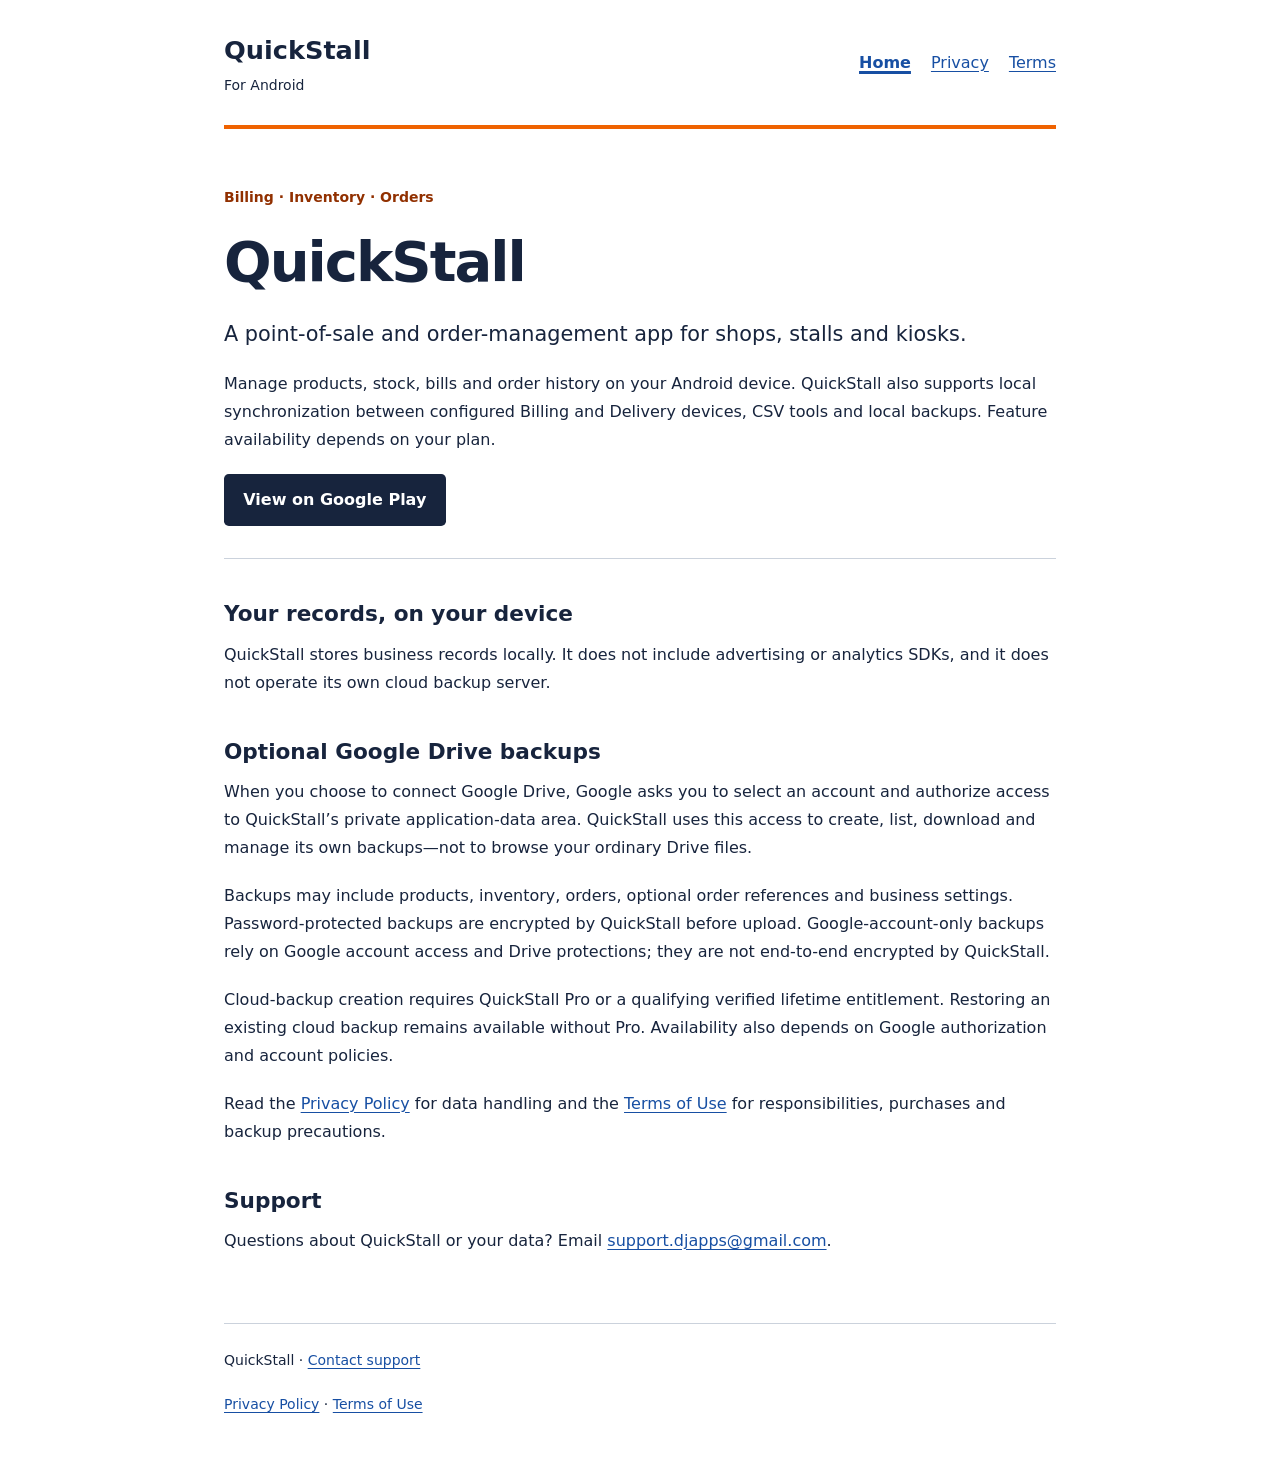
==== index.html @ 0e091082 "Publish QuickStall homepage and release-aligned legal pages" ====
<!doctype html>
<html lang="en">
<head>
<meta charset="utf-8">
<meta name="viewport" content="width=device-width, initial-scale=1">
<title>Home | QuickStall</title>
<meta name="description" content="QuickStall for Android: billing, inventory, orders and optional Google Drive backups.">
<link rel="stylesheet" href="styles.css">
</head>
<body>
<a class="skip" href="#main">Skip to content</a>
<header><a class="brand" href="index.html">QuickStall<span>For Android</span></a>
<nav aria-label="Main navigation"><a href="index.html" aria-current="page">Home</a><a href="privacy.html">Privacy</a><a href="terms.html">Terms</a></nav></header>
<main id="main"><section class="intro"><p class="eyebrow">Billing · Inventory · Orders</p><h1>QuickStall</h1><p class="lead">A point-of-sale and order-management app for shops, stalls and kiosks.</p><p>Manage products, stock, bills and order history on your Android device. QuickStall also supports local synchronization between configured Billing and Delivery devices, CSV tools and local backups. Feature availability depends on your plan.</p><a class="button" href="https://play.google.com/store/apps/details?id=com.denny.quickstall">View on Google Play</a></section>
<section><h2>Your records, on your device</h2><p>QuickStall stores business records locally. It does not include advertising or analytics SDKs, and it does not operate its own cloud backup server.</p></section>
<section><h2>Optional Google Drive backups</h2><p>When you choose to connect Google Drive, Google asks you to select an account and authorize access to QuickStall’s private application-data area. QuickStall uses this access to create, list, download and manage its own backups—not to browse your ordinary Drive files.</p><p>Backups may include products, inventory, orders, optional order references and business settings. Password-protected backups are encrypted by QuickStall before upload. Google-account-only backups rely on Google account access and Drive protections; they are not end-to-end encrypted by QuickStall.</p><p>Cloud-backup creation requires QuickStall Pro or a qualifying verified lifetime entitlement. Restoring an existing cloud backup remains available without Pro. Availability also depends on Google authorization and account policies.</p><p>Read the <a href="privacy.html">Privacy Policy</a> for data handling and the <a href="terms.html">Terms of Use</a> for responsibilities, purchases and backup precautions.</p></section>
<section><h2>Support</h2><p>Questions about QuickStall or your data? Email <a href="mailto:support.djapps@gmail.com">support.djapps@gmail.com</a>.</p></section></main>
<footer><p>QuickStall · <a href="mailto:support.djapps@gmail.com">Contact support</a></p><p><a href="privacy.html">Privacy Policy</a> · <a href="terms.html">Terms of Use</a></p></footer>
</body>
</html>
---- styles.css ----
*{box-sizing:border-box}html{color-scheme:light;scroll-behavior:smooth}body{margin:0;background:#fff;color:#17243d;font:1rem/1.75 system-ui,-apple-system,"Segoe UI",sans-serif}a{color:#174fa3;text-underline-offset:.2em;overflow-wrap:anywhere}a:hover{color:#913000}a:focus-visible{outline:3px solid #b23b00;outline-offset:5px}header,main,footer{width:min(100% - 2.5rem,52rem);margin-inline:auto}header{padding:1.75rem 0;display:flex;align-items:center;justify-content:space-between;gap:1.5rem;flex-wrap:wrap;border-bottom:4px solid #ef6200}.brand{font-size:1.6rem;font-weight:800;color:#17243d;text-decoration:none}.brand span{display:block;font-size:.875rem;font-weight:400}nav{display:flex;gap:1.25rem;flex-wrap:wrap}nav [aria-current=page]{font-weight:750;text-decoration-thickness:3px}main{padding:2.5rem 0 3rem}h1{font-size:clamp(2.25rem,7vw,3.5rem);line-height:1.15;letter-spacing:-.035em;margin:0 0 1.5rem}h2{font-size:1.35rem;line-height:1.35;margin:2.5rem 0 .75rem}p{margin:0 0 1.25rem;overflow-wrap:break-word}.intro{padding:1rem 0 2rem;border-bottom:1px solid #cbd2dc}.eyebrow{font-size:.875rem;font-weight:700;color:#913000}.lead{font-size:1.3rem;line-height:1.55}.button{display:inline-block;background:#17243d;color:#fff;padding:.75rem 1.2rem;border-radius:.3rem;text-decoration:none;font-weight:650}.button:hover{background:#2c4268;color:#fff}aside{border-top:1px solid #cbd2dc;margin-top:3rem}footer{border-top:1px solid #cbd2dc;padding:1.5rem 0;font-size:.875rem}.skip{position:absolute;left:1rem;top:-8rem;background:#fff;padding:.75rem}.skip:focus{top:1rem}@media(prefers-reduced-motion:reduce){html{scroll-behavior:auto}}
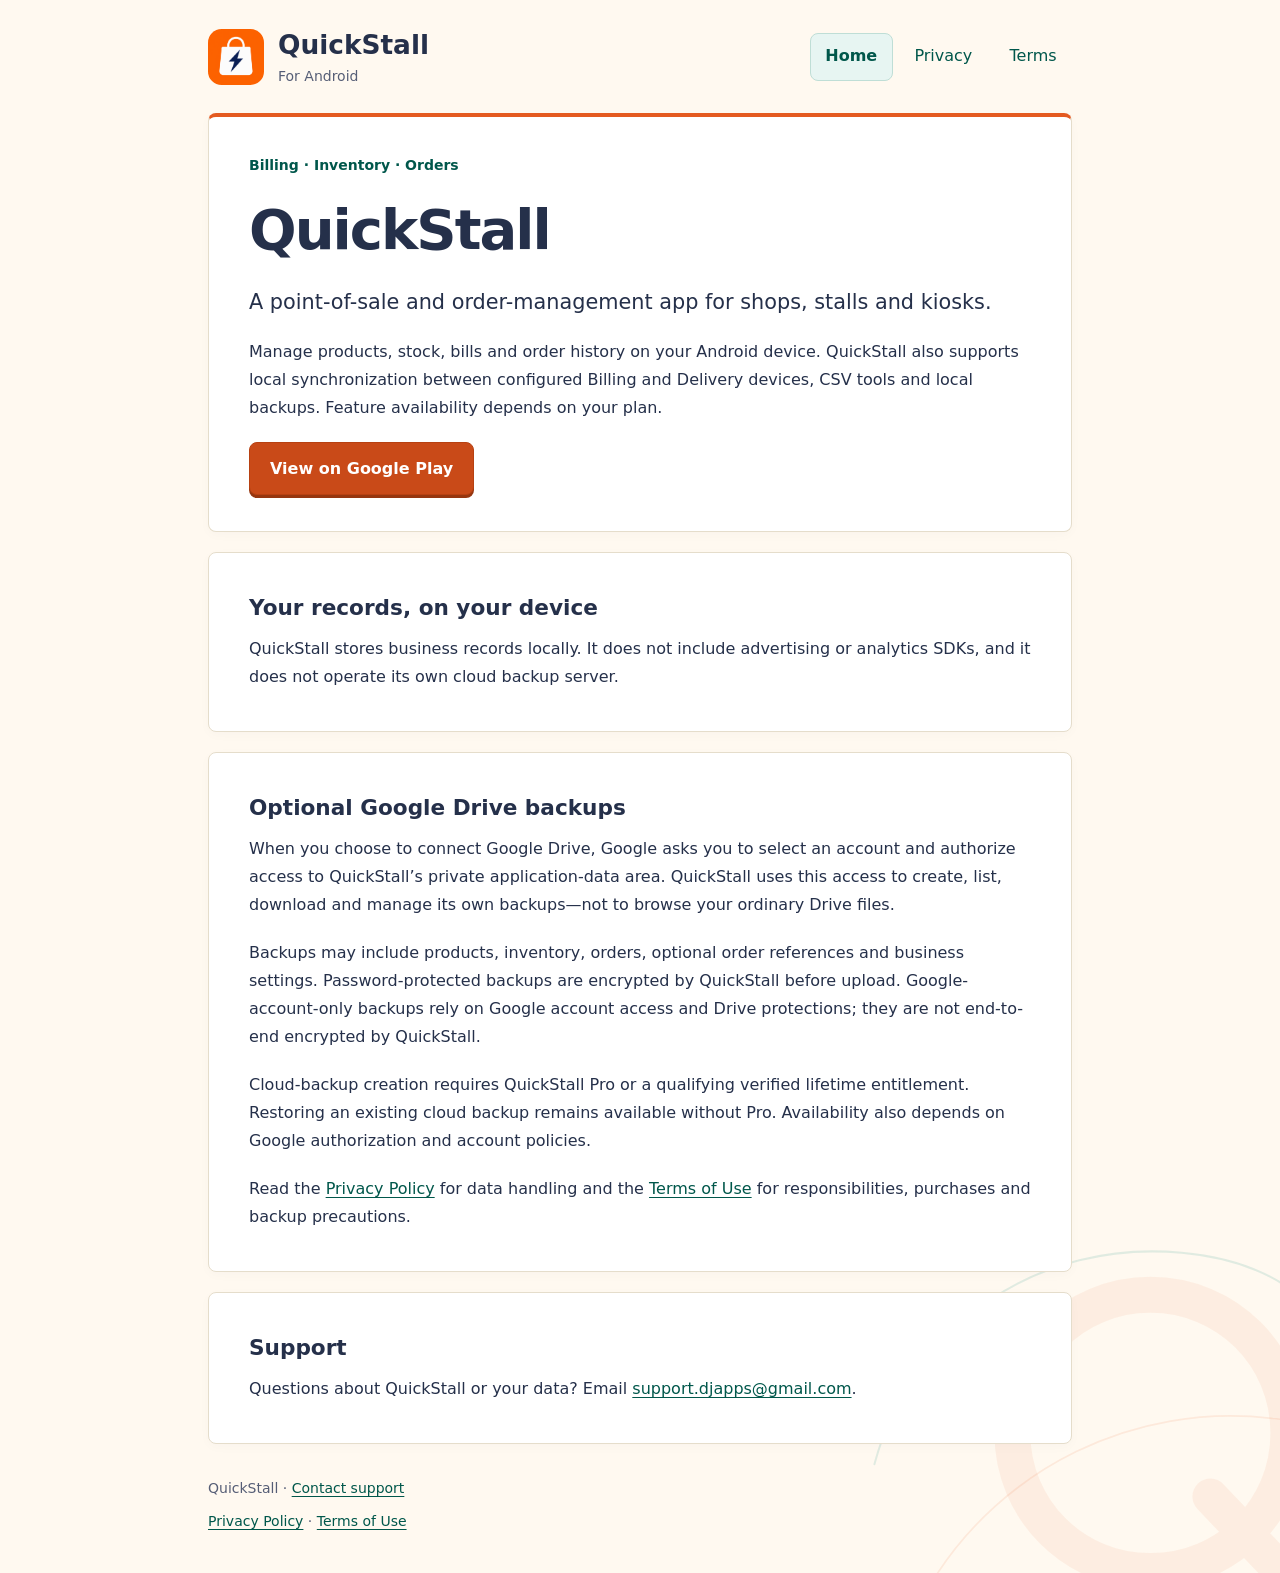
==== commit 36b3660e: "Add reference-based QuickStall website icon" ====
--- a/index.html
+++ b/index.html
@@ -6,10 +6,12 @@
 <title>Home | QuickStall</title>
 <meta name="description" content="QuickStall for Android: billing, inventory, orders and optional Google Drive backups.">
 <link rel="stylesheet" href="styles.css">
+<link rel="icon" type="image/png" href="quickstall-icon.png">
+<link rel="apple-touch-icon" href="quickstall-icon.png">
 </head>
 <body>
 <a class="skip" href="#main">Skip to content</a>
-<header><a class="brand" href="index.html">QuickStall<span>For Android</span></a>
+<header><a class="brand" href="index.html"><img class="brand-icon" src="quickstall-icon.png" alt="" width="56" height="56"><span class="brand-name">QuickStall<small>For Android</small></span></a>
 <nav aria-label="Main navigation"><a href="index.html" aria-current="page">Home</a><a href="privacy.html">Privacy</a><a href="terms.html">Terms</a></nav></header>
 <main id="main"><section class="intro"><p class="eyebrow">Billing · Inventory · Orders</p><h1>QuickStall</h1><p class="lead">A point-of-sale and order-management app for shops, stalls and kiosks.</p><p>Manage products, stock, bills and order history on your Android device. QuickStall also supports local synchronization between configured Billing and Delivery devices, CSV tools and local backups. Feature availability depends on your plan.</p><a class="button" href="https://play.google.com/store/apps/details?id=com.denny.quickstall">View on Google Play</a></section>
 <section><h2>Your records, on your device</h2><p>QuickStall stores business records locally. It does not include advertising or analytics SDKs, and it does not operate its own cloud backup server.</p></section>
--- a/styles.css
+++ b/styles.css
@@ -1 +1,51 @@
-*{box-sizing:border-box}html{color-scheme:light;scroll-behavior:smooth}body{margin:0;background:#fff;color:#17243d;font:1rem/1.75 system-ui,-apple-system,"Segoe UI",sans-serif}a{color:#174fa3;text-underline-offset:.2em;overflow-wrap:anywhere}a:hover{color:#913000}a:focus-visible{outline:3px solid #b23b00;outline-offset:5px}header,main,footer{width:min(100% - 2.5rem,52rem);margin-inline:auto}header{padding:1.75rem 0;display:flex;align-items:center;justify-content:space-between;gap:1.5rem;flex-wrap:wrap;border-bottom:4px solid #ef6200}.brand{font-size:1.6rem;font-weight:800;color:#17243d;text-decoration:none}.brand span{display:block;font-size:.875rem;font-weight:400}nav{display:flex;gap:1.25rem;flex-wrap:wrap}nav [aria-current=page]{font-weight:750;text-decoration-thickness:3px}main{padding:2.5rem 0 3rem}h1{font-size:clamp(2.25rem,7vw,3.5rem);line-height:1.15;letter-spacing:-.035em;margin:0 0 1.5rem}h2{font-size:1.35rem;line-height:1.35;margin:2.5rem 0 .75rem}p{margin:0 0 1.25rem;overflow-wrap:break-word}.intro{padding:1rem 0 2rem;border-bottom:1px solid #cbd2dc}.eyebrow{font-size:.875rem;font-weight:700;color:#913000}.lead{font-size:1.3rem;line-height:1.55}.button{display:inline-block;background:#17243d;color:#fff;padding:.75rem 1.2rem;border-radius:.3rem;text-decoration:none;font-weight:650}.button:hover{background:#2c4268;color:#fff}aside{border-top:1px solid #cbd2dc;margin-top:3rem}footer{border-top:1px solid #cbd2dc;padding:1.5rem 0;font-size:.875rem}.skip{position:absolute;left:1rem;top:-8rem;background:#fff;padding:.75rem}.skip:focus{top:1rem}@media(prefers-reduced-motion:reduce){html{scroll-behavior:auto}}
+:root {
+  color-scheme: light;
+  --background: #fff9f0;
+  --surface: #fff;
+  --surface-variant: #f7f3ea;
+  --ink: #25304a;
+  --muted: #565e76;
+  --outline: #e5ddcb;
+  --orange: #e45a20;
+  --orange-pressed: #c94a18;
+  --teal: #00574b;
+  --teal-surface: #e7f5f2;
+  --radius: .5rem;
+}
+* { box-sizing: border-box; }
+html { scroll-behavior: smooth; }
+body { margin: 0; background: var(--background) url("app-orbit.svg") no-repeat right bottom; background-size: 27rem auto; color: var(--ink); font: 1rem/1.75 ui-rounded, "Segoe UI", system-ui, sans-serif; }
+a { color: var(--teal); text-underline-offset: .2em; overflow-wrap: anywhere; }
+a:hover { color: var(--orange-pressed); }
+a:focus-visible { outline: 3px solid var(--teal); outline-offset: 5px; }
+header, main, footer { width: min(100% - 2.5rem, 54rem); margin-inline: auto; }
+header { padding: 1.75rem 0; display: flex; align-items: center; justify-content: space-between; gap: 1.5rem; flex-wrap: wrap; }
+.brand { display: inline-flex; align-items: center; gap: .875rem; color: var(--ink); font-size: 1.65rem; font-weight: 800; text-decoration: none; line-height: 1.3; }
+.brand-icon { display: block; width: 3.5rem; height: 3.5rem; flex: none; border-radius: .85rem; }
+.brand-name { display: block; }
+.brand small { display: block; color: var(--muted); font-size: .875rem; font-weight: 400; margin-top: .3rem; }
+nav { display: flex; gap: .4rem; flex-wrap: wrap; }
+nav a { min-height: 3rem; padding: .5rem .9rem; border: 1px solid transparent; border-radius: var(--radius); text-decoration: none; }
+nav a:hover { background: var(--surface-variant); }
+nav [aria-current="page"] { background: var(--teal-surface); border-color: #bfded6; color: var(--teal); font-weight: 700; }
+main { padding: clamp(1.25rem, 4vw, 2.5rem); background: var(--surface); border: 1px solid var(--outline); border-radius: var(--radius); box-shadow: 0 3px 12px #25304a06; }
+main:has(> section) { padding: 0; border: 0; background: transparent; box-shadow: none; display: grid; gap: 1.25rem; }
+section { padding: clamp(1.25rem, 4vw, 2.5rem); border: 1px solid var(--outline); background: var(--surface); border-radius: var(--radius); box-shadow: 0 3px 12px #25304a06; }
+section h2:first-child { margin-top: 0; }
+section p:last-child { margin-bottom: 0; }
+h1 { font-size: clamp(2.25rem, 7vw, 3.5rem); line-height: 1.15; letter-spacing: -.035em; margin: 0 0 1.5rem; }
+h2 { font-size: 1.35rem; line-height: 1.4; margin: 2.5rem 0 .75rem; }
+p { margin: 0 0 1.25rem; overflow-wrap: break-word; }
+.intro { border-top: 4px solid var(--orange); padding-block: 2.25rem; }
+.eyebrow { font-size: .875rem; font-weight: 700; color: var(--teal); }
+.lead { font-size: 1.3rem; line-height: 1.55; }
+.button { display: inline-block; min-height: 3rem; background: var(--orange-pressed); color: #fff; padding: .7rem 1.25rem; border-radius: var(--radius); border: 1px solid #b74112; box-shadow: 0 3px 0 #96360f; text-decoration: none; font-weight: 700; }
+.button:hover { background: #b74112; color: #fff; }
+.button:active { transform: translateY(2px); box-shadow: 0 1px 0 #96360f; }
+aside { border-top: 1px solid var(--outline); margin-top: 3rem; }
+footer { padding: 2rem 0; color: var(--muted); font-size: .875rem; }
+footer p { margin-bottom: .5rem; }
+.skip { position: absolute; left: 1rem; top: -8rem; background: var(--surface); padding: .75rem; z-index: 2; }
+.skip:focus { top: 1rem; }
+@media (max-width: 30rem) { header, main, footer { width: calc(100% - 2rem); } header { gap: 1rem; } nav { width: 100%; } nav a { flex: 1; text-align: center; } }
+@media (prefers-reduced-motion: reduce) { html { scroll-behavior: auto; } }
